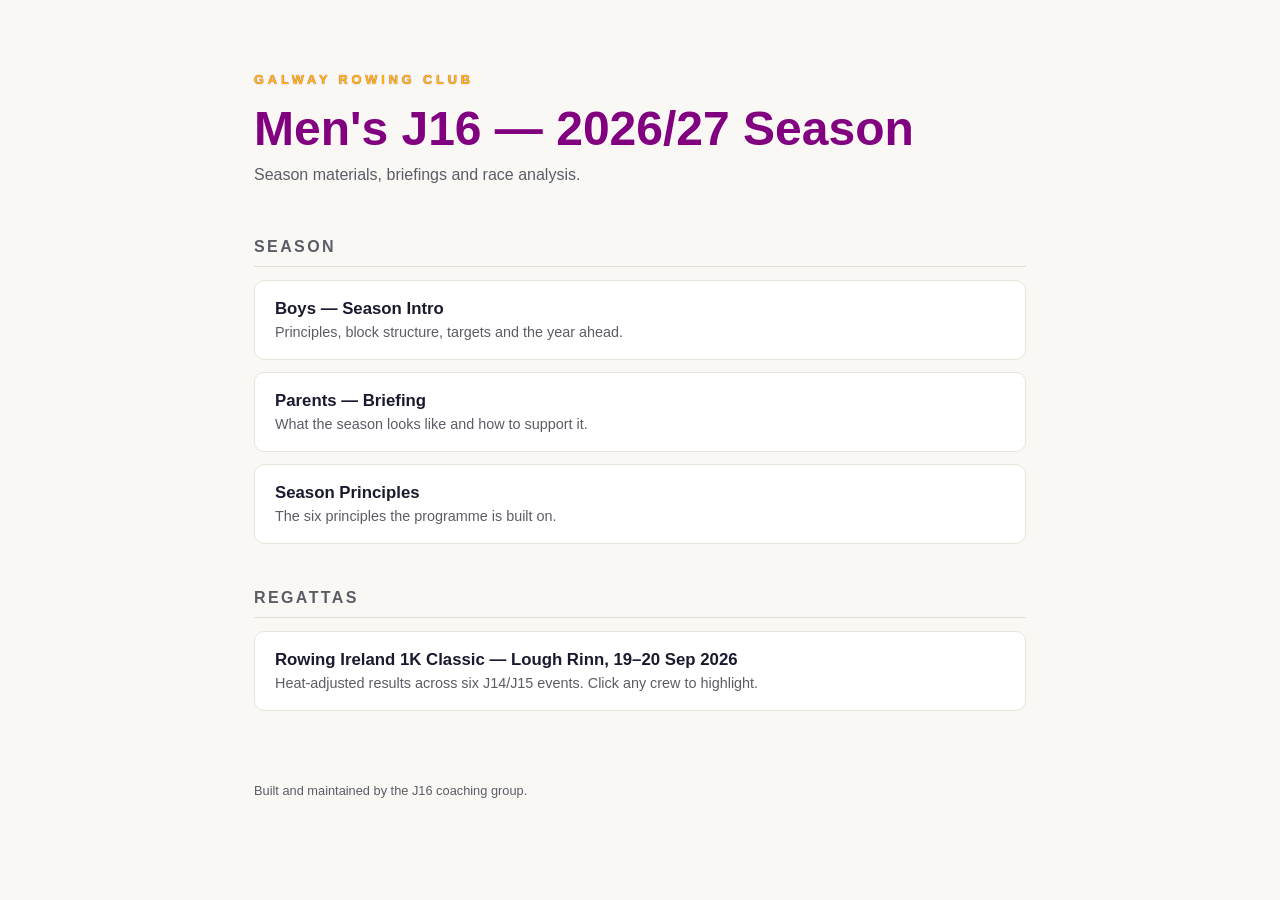
==== index.html @ 2bdb8763 "GRC J16 2026/27: season decks, principles, 1K Classic regatta analysis Assisted-By: devx/79edb83d-4d" ====
<!DOCTYPE html>
<html lang="en">
<head>
<meta charset="utf-8">
<meta name="viewport" content="width=device-width, initial-scale=1">
<title>GRC Men's J16 — 2026/27</title>
<style>
  :root { --maroon:#7A1F2B; --purple:#800080; --amber:#FFBF00; --ink:#1a1a2e; --grey:#5c5c66; --paper:#faf8f5; }
  * { box-sizing:border-box; }
  body { margin:0; font-family:-apple-system,BlinkMacSystemFont,"Segoe UI",Inter,sans-serif; background:var(--paper); color:var(--ink); }
  main { max-width:820px; margin:0 auto; padding:8vh 24px 10vh; }
  .eyebrow { color:var(--amber); font-size:.8rem; letter-spacing:.3em; text-transform:uppercase; font-weight:700; text-shadow:0 0 1px var(--purple); }
  h1 { font-size:clamp(2rem,5vw,3rem); margin:.3em 0 .2em; color:var(--purple); }
  .sub { color:var(--grey); margin:0 0 6vh; }
  h2 { font-size:1rem; letter-spacing:.15em; text-transform:uppercase; color:var(--grey); margin:5vh 0 1.5vh; border-bottom:1px solid #e3ded6; padding-bottom:.6em; }
  ul { list-style:none; padding:0; margin:0; display:grid; gap:12px; }
  a.card { display:block; background:#fff; border:1px solid #e9e4dc; border-radius:10px; padding:18px 20px; text-decoration:none; color:inherit; transition:transform .12s, box-shadow .12s; }
  a.card:hover { transform:translateY(-2px); box-shadow:0 8px 24px rgba(0,0,0,.06); border-color:var(--purple); }
  a.card strong { display:block; font-size:1.05rem; margin-bottom:4px; }
  a.card span { color:var(--grey); font-size:.9rem; }
  footer { margin-top:8vh; color:var(--grey); font-size:.8rem; }
</style>
</head>
<body>
<main>
  <div class="eyebrow">Galway Rowing Club</div>
  <h1>Men's J16 — 2026/27 Season</h1>
  <p class="sub">Season materials, briefings and race analysis.</p>

  <h2>Season</h2>
  <ul>
    <li><a class="card" href="01-season-2026-27/boys.html"><strong>Boys — Season Intro</strong><span>Principles, block structure, targets and the year ahead.</span></a></li>
    <li><a class="card" href="01-season-2026-27/parents.html"><strong>Parents — Briefing</strong><span>What the season looks like and how to support it.</span></a></li>
    <li><a class="card" href="00-principles/season-principles.md"><strong>Season Principles</strong><span>The six principles the programme is built on.</span></a></li>
  </ul>

  <h2>Regattas</h2>
  <ul>
    <li><a class="card" href="02-regattas/2026-09-1k-classic-lough-rinn/regatta-visualization.html"><strong>Rowing Ireland 1K Classic — Lough Rinn, 19–20 Sep 2026</strong><span>Heat-adjusted results across six J14/J15 events. Click any crew to highlight.</span></a></li>
  </ul>

  <footer>Built and maintained by the J16 coaching group.</footer>
</main>
</body>
</html>
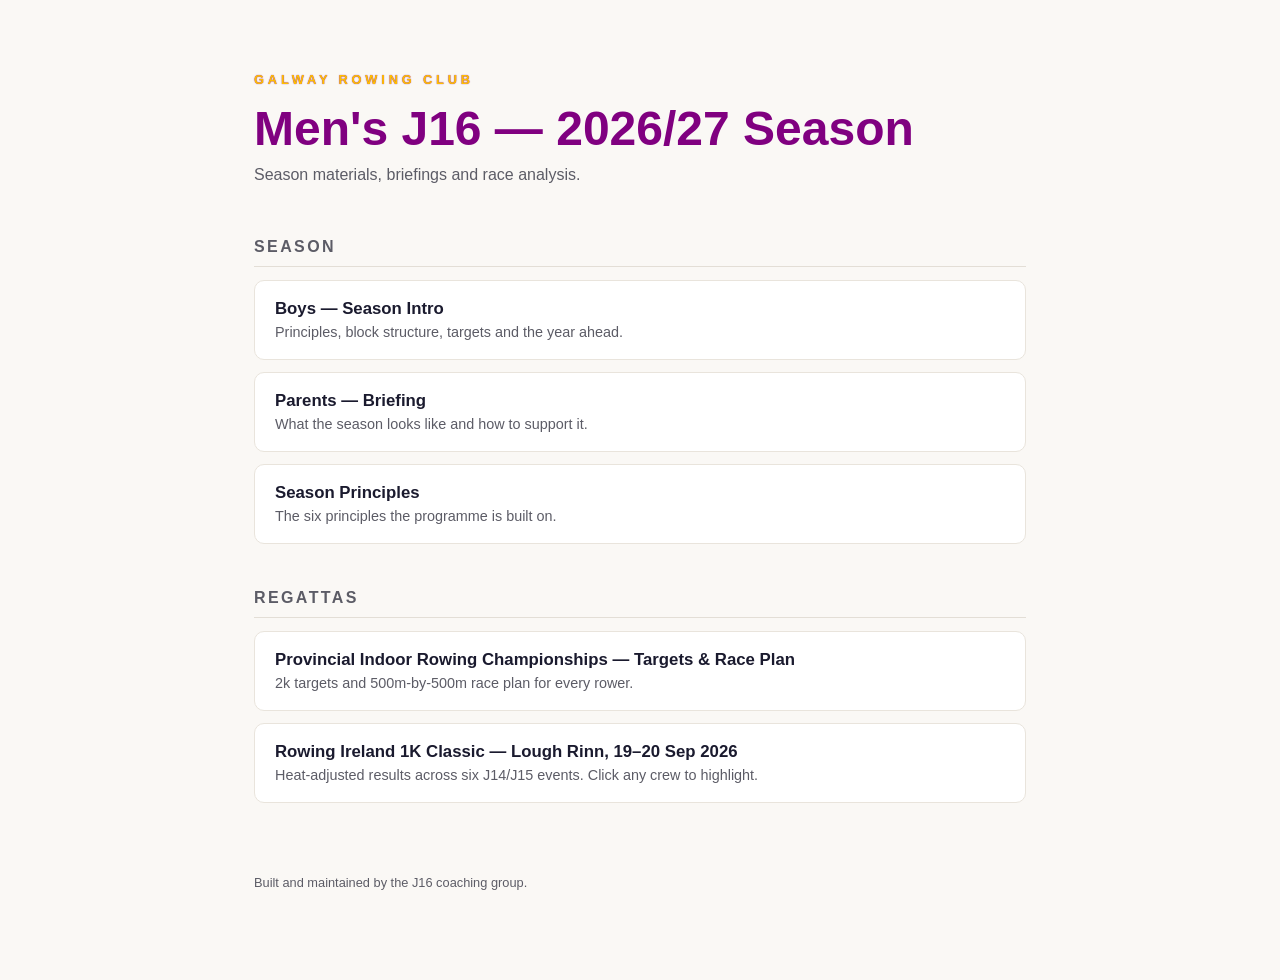
==== commit c1939814: "Add Provincial Indoor Rowing Championships targets & race plan Co-authored-by: Pi AI - Claude Opus 5" ====
--- a/index.html
+++ b/index.html
@@ -36,6 +36,7 @@
 
   <h2>Regattas</h2>
   <ul>
+    <li><a class="card" href="02-regattas/2026-11-provincial-indoor/index.html"><strong>Provincial Indoor Rowing Championships — Targets &amp; Race Plan</strong><span>2k targets and 500m-by-500m race plan for every rower.</span></a></li>
     <li><a class="card" href="02-regattas/2026-09-1k-classic-lough-rinn/regatta-visualization.html"><strong>Rowing Ireland 1K Classic — Lough Rinn, 19–20 Sep 2026</strong><span>Heat-adjusted results across six J14/J15 events. Click any crew to highlight.</span></a></li>
   </ul>
 
